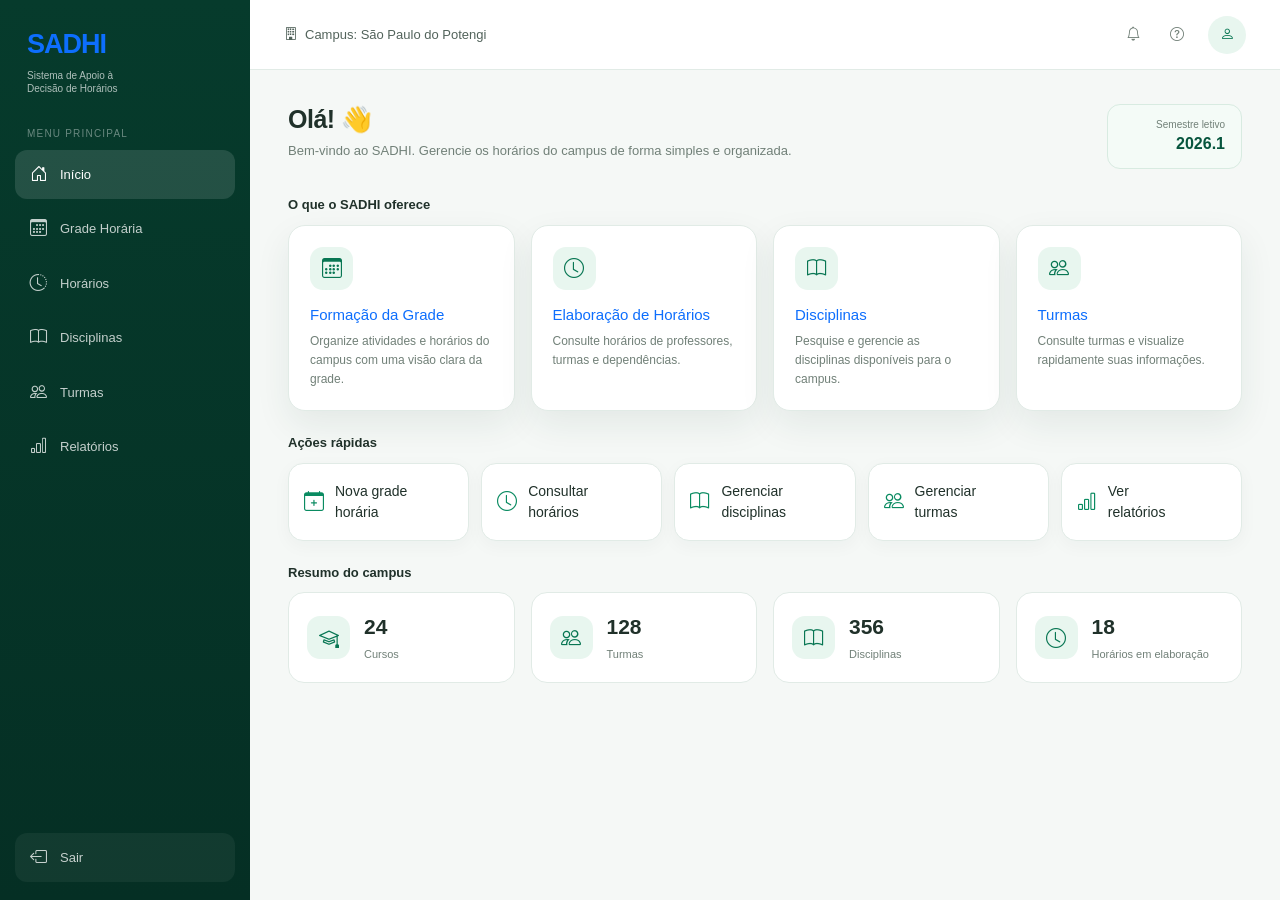
==== pages/dashboard.html @ 8941c9ce "melhorias sadhi" ====
<!doctype html>
<html lang="pt-BR"><head><meta charset="utf-8"><meta name="viewport" content="width=device-width,initial-scale=1">
<title>Início | SADHI</title>
<link href="https://cdn.jsdelivr.net/npm/bootstrap@5.3.3/dist/css/bootstrap.min.css" rel="stylesheet">
<link href="https://cdn.jsdelivr.net/npm/bootstrap-icons@1.11.3/font/bootstrap-icons.css" rel="stylesheet">
<link rel="stylesheet" href="../style.css"></head>
<body><div class="app">
<aside class="sidebar">
  <a class="logo" href="dashboard.html">SADHI<small>Sistema de Apoio à<br>Decisão de Horários</small></a>
  <div class="nav-title">Menu principal</div><nav class="sidebar-nav"><a href="dashboard.html" class="active"><i class="bi bi-house-door"></i>Início</a>
<a href="grade.html" class=""><i class="bi bi-calendar3"></i>Grade Horária</a>
<a href="horarios.html" class=""><i class="bi bi-clock-history"></i>Horários</a>
<a href="disciplinas.html" class=""><i class="bi bi-book"></i>Disciplinas</a>
<a href="turmas.html" class=""><i class="bi bi-people"></i>Turmas</a>
<a href="historico.html" class=""><i class="bi bi-bar-chart"></i>Relatórios</a></nav>
  <a class="logout" href="../index.html"><i class="bi bi-box-arrow-left"></i>Sair</a>
</aside>
<main class="main"><header class="topbar">
  <span class="campus"><i class="bi bi-building me-2"></i>Campus: São Paulo do Potengi</span>
  <div class="top-actions"><button class="icon-btn" data-bs-toggle="tooltip" title="Notificações"><i class="bi bi-bell"></i></button><button class="icon-btn" data-bs-toggle="modal" data-bs-target="#helpModal" title="Ajuda"><i class="bi bi-question-circle"></i></button><span class="avatar"><i class="bi bi-person"></i></span></div>
</header><div class="content">
<div class="page-heading"><div><h1>Olá! 👋</h1><p>Bem-vindo ao SADHI. Gerencie os horários do campus de forma simples e organizada.</p></div><div class="semester"><small>Semestre letivo</small><strong>2026.1</strong></div></div>
<h2 class="section-title">O que o SADHI oferece</h2>
<div class="row g-3 mb-4">
<div class="col-md-6 col-xl-3"><a href="grade.html" class="feature-card d-block"><div class="feature-icon"><i class="bi bi-calendar3"></i></div><h3>Formação da Grade</h3><p>Organize atividades e horários do campus com uma visão clara da grade.</p></a></div>
<div class="col-md-6 col-xl-3"><a href="horarios.html" class="feature-card d-block"><div class="feature-icon"><i class="bi bi-clock"></i></div><h3>Elaboração de Horários</h3><p>Consulte horários de professores, turmas e dependências.</p></a></div>
<div class="col-md-6 col-xl-3"><a href="disciplinas.html" class="feature-card d-block"><div class="feature-icon"><i class="bi bi-book"></i></div><h3>Disciplinas</h3><p>Pesquise e gerencie as disciplinas disponíveis para o campus.</p></a></div>
<div class="col-md-6 col-xl-3"><a href="turmas.html" class="feature-card d-block"><div class="feature-icon"><i class="bi bi-people"></i></div><h3>Turmas</h3><p>Consulte turmas e visualize rapidamente suas informações.</p></a></div>
</div>
<h2 class="section-title">Ações rápidas</h2>
<div class="quick-actions mb-4"><a href="grade.html"><i class="bi bi-calendar-plus"></i><span>Nova grade<br>horária</span></a><a href="horarios.html"><i class="bi bi-clock"></i><span>Consultar<br>horários</span></a><a href="disciplinas.html"><i class="bi bi-book"></i><span>Gerenciar<br>disciplinas</span></a><a href="turmas.html"><i class="bi bi-people"></i><span>Gerenciar<br>turmas</span></a><a href="historico.html"><i class="bi bi-bar-chart"></i><span>Ver<br>relatórios</span></a></div>
<h2 class="section-title">Resumo do campus</h2><div class="row g-3"><div class="col-6 col-lg-3"><div class="stat-card"><i class="bi bi-mortarboard"></i><div><strong>24</strong><span>Cursos</span></div></div></div><div class="col-6 col-lg-3"><div class="stat-card"><i class="bi bi-people"></i><div><strong>128</strong><span>Turmas</span></div></div></div><div class="col-6 col-lg-3"><div class="stat-card"><i class="bi bi-book"></i><div><strong>356</strong><span>Disciplinas</span></div></div></div><div class="col-6 col-lg-3"><div class="stat-card"><i class="bi bi-clock"></i><div><strong>18</strong><span>Horários em elaboração</span></div></div></div></div>
</div></main></div>
<div class="modal fade" id="helpModal" tabindex="-1"><div class="modal-dialog modal-dialog-centered"><div class="modal-content"><div class="modal-header"><h5 class="modal-title">Ajuda do SADHI</h5><button class="btn-close" data-bs-dismiss="modal"></button></div><div class="modal-body"><p class="mb-0">Use o menu lateral para navegar entre as funcionalidades. Os filtros, tabelas e ações desta demonstração são interativos e estão prontos para receber integração com o backend.</p></div><div class="modal-footer"><button class="btn btn-success" data-bs-dismiss="modal">Entendi</button></div></div></div></div>
<div class="toast-container position-fixed bottom-0 end-0 p-3"><div id="appToast" class="toast"><div class="toast-body"></div></div></div>
<script src="https://cdn.jsdelivr.net/npm/bootstrap@5.3.3/dist/js/bootstrap.bundle.min.js"></script><script src="../script.js"></script></body></html>
---- style.css ----
:root{
  --green-950:#063b2c; --green-900:#07553e; --green-800:#087653; --green-700:#0a8b61;
  --green-100:#e8f6ef; --green-50:#f4fbf7; --mint:#dff2e8;
  --ink:#20312a; --muted:#718078; --line:#e1ebe6; --bg:#f5f8f6; --white:#fff;
  --shadow:0 14px 35px rgba(25,62,48,.08); --radius:18px;
}
*{box-sizing:border-box}
html{scroll-behavior:smooth}
body{margin:0;background:var(--bg);color:var(--ink);font-family:Inter,Segoe UI,Arial,sans-serif;font-size:14px}
a{text-decoration:none}
button,input,select{font:inherit}
.btn{border-radius:11px!important;font-weight:600;padding:.62rem .9rem}
.btn-success{background:var(--green-800);border-color:var(--green-800)}
.btn-success:hover{background:var(--green-900);border-color:var(--green-900)}
.form-control,.form-select{border-color:var(--line);border-radius:11px;min-height:42px}
.form-control:focus,.form-select:focus{border-color:#70b89a;box-shadow:0 0 0 .2rem rgba(10,139,97,.1)}
.card-soft{background:#fff;border:1px solid var(--line);border-radius:var(--radius);box-shadow:var(--shadow)}
/* login */
.login-page{min-height:100vh;display:grid;place-items:center;padding:28px}
.login-shell{width:min(1080px,100%);min-height:650px;display:grid;grid-template-columns:46% 54%;overflow:hidden;border-radius:28px;background:#fff;box-shadow:0 24px 60px rgba(17,54,42,.13);border:1px solid var(--line)}
.login-brand{position:relative;overflow:hidden;background:linear-gradient(145deg,var(--green-950),var(--green-700));color:#fff;padding:58px;display:flex;flex-direction:column;justify-content:center}
.login-brand:before,.login-brand:after{content:"";position:absolute;border-radius:50%;border:1px solid rgba(255,255,255,.13)}
.login-brand:before{width:430px;height:430px;right:-210px;bottom:-190px}
.login-brand:after{width:250px;height:250px;left:-160px;top:-110px}
.brand-mark{font-size:74px;font-weight:800;letter-spacing:-5px;line-height:1;position:relative;z-index:1}
.brand-copy{position:relative;z-index:1;margin-top:15px;max-width:330px;color:rgba(255,255,255,.82);line-height:1.65}
.brand-badge{position:relative;z-index:1;display:inline-flex;align-items:center;gap:8px;width:max-content;margin-top:30px;padding:9px 13px;border:1px solid rgba(255,255,255,.18);border-radius:999px;background:rgba(255,255,255,.08);font-size:12px}
.login-area{display:grid;place-items:center;padding:55px}
.login-form{width:min(390px,100%)}
.login-form h1{font-size:28px;margin:0 0 7px;font-weight:750}
.muted{color:var(--muted);margin:0 0 28px}
.input-wrap{position:relative}
.input-wrap .bi{position:absolute;left:14px;top:13px;color:#83918b}
.input-wrap input{padding-left:42px}
.eye-btn{position:absolute;right:5px;top:4px;border:0;background:transparent;width:36px;height:34px;color:#73827b}
.login-submit{width:100%;margin-top:20px}
.divider{display:flex;align-items:center;gap:12px;color:#94a09b;font-size:12px;margin:22px 0}
.divider:before,.divider:after{content:"";height:1px;background:var(--line);flex:1}
.suap{width:100%;background:#fff;border:1px solid var(--line);color:var(--ink)}
.suap strong{color:var(--green-700)}
.forgot{display:block;text-align:center;margin-top:18px;color:var(--green-800);font-size:13px}
/* app */
.app{min-height:100vh}
.sidebar{position:fixed;z-index:30;inset:0 auto 0 0;width:250px;padding:24px 15px 18px;background:linear-gradient(180deg,var(--green-950),#052f24);color:#fff;display:flex;flex-direction:column}
.logo{padding:0 12px 30px;font-size:27px;font-weight:800;letter-spacing:-1px}
.logo small{display:block;font-size:10px;font-weight:400;line-height:1.35;color:rgba(255,255,255,.68);letter-spacing:0;margin-top:4px}
.nav-title{padding:0 12px 9px;color:rgba(255,255,255,.4);font-size:10px;text-transform:uppercase;letter-spacing:.12em}
.sidebar-nav{display:flex;flex-direction:column;gap:5px}
.sidebar-nav a,.logout{display:flex;align-items:center;gap:12px;padding:12px 13px;color:rgba(255,255,255,.76);border-radius:12px;font-size:13px;transition:.2s}
.sidebar-nav a i,.logout i{font-size:17px;width:20px;text-align:center}
.sidebar-nav a:hover,.sidebar-nav a.active{background:rgba(255,255,255,.12);color:#fff}
.logout{margin-top:auto;background:rgba(255,255,255,.05)}
.main{margin-left:250px;min-height:100vh}
.topbar{height:70px;background:#fff;border-bottom:1px solid var(--line);display:flex;align-items:center;justify-content:space-between;padding:0 34px;position:sticky;top:0;z-index:20}
.campus{font-size:13px;color:#52635b}
.top-actions{display:flex;align-items:center;gap:18px;color:#728078}
.icon-btn{border:0;background:transparent;color:inherit;position:relative}
.avatar{width:38px;height:38px;border-radius:50%;display:grid;place-items:center;background:var(--green-100);color:var(--green-800)}
.content{max-width:1450px;margin:auto;padding:34px 38px 55px}
.page-heading{display:flex;align-items:flex-start;justify-content:space-between;gap:20px;margin-bottom:28px}
.page-heading h1{font-size:25px;margin:0 0 7px;font-weight:750;letter-spacing:-.5px}
.page-heading p{margin:0;color:var(--muted);font-size:13px}
.semester{padding:12px 16px;background:var(--green-50);border:1px solid #d8ebe1;border-radius:13px;text-align:right;min-width:135px}
.semester small{display:block;color:var(--muted);font-size:10px}.semester strong{font-size:16px;color:var(--green-900)}
.section-title{font-size:13px;font-weight:750;margin:0 0 12px}
.feature-card{height:100%;padding:21px;border-radius:17px;background:#fff;border:1px solid var(--line);box-shadow:var(--shadow);transition:.2s}
.feature-card:hover{transform:translateY(-3px)}
.feature-icon{width:43px;height:43px;border-radius:13px;display:grid;place-items:center;font-size:20px;margin-bottom:16px;background:var(--green-100);color:var(--green-800)}
.feature-card h3{font-size:15px;margin:0 0 8px}.feature-card p{font-size:12px;line-height:1.6;color:var(--muted);margin:0}
.quick-actions{display:grid;grid-template-columns:repeat(5,1fr);gap:12px}
.quick-actions a{min-height:78px;display:flex;align-items:center;gap:11px;padding:15px;border:1px solid var(--line);border-radius:15px;background:#fff;color:var(--ink);box-shadow:0 5px 18px rgba(20,60,45,.04);transition:.2s}
.quick-actions a:hover{border-color:#a9d6c2;background:var(--green-50);color:var(--green-900)}
.quick-actions i{font-size:20px;color:var(--green-700)}
.stat-card{display:flex;align-items:center;gap:14px;padding:18px;background:#fff;border:1px solid var(--line);border-radius:16px}
.stat-card i{width:43px;height:43px;border-radius:13px;display:grid;place-items:center;background:var(--green-100);color:var(--green-800);font-size:20px}
.stat-card strong{display:block;font-size:21px}.stat-card span{font-size:11px;color:var(--muted)}
/* panels */
.panel{background:#fff;border:1px solid var(--line);border-radius:18px;box-shadow:var(--shadow);overflow:hidden}
.panel-header{padding:20px 22px;border-bottom:1px solid var(--line);display:flex;align-items:center;justify-content:space-between;gap:15px}
.panel-header h2{font-size:16px;margin:0}.panel-header p{font-size:11px;color:var(--muted);margin:4px 0 0}
.filters{padding:18px;margin-bottom:18px;background:#fff;border:1px solid var(--line);border-radius:18px;box-shadow:0 7px 22px rgba(20,60,45,.04)}
.filters label{font-size:11px;font-weight:700;color:#596a62;margin-bottom:6px}
.table{margin:0;font-size:12px}.table thead th{background:#f5f9f7;color:#6d7b74;font-size:10px;text-transform:uppercase;letter-spacing:.03em;border-bottom:1px solid var(--line);padding:13px}.table td{padding:14px 13px;border-color:#edf2ef;color:#506159;vertical-align:middle}
.table tbody tr:hover{background:#fbfdfc}
.badge-soft{display:inline-flex;align-items:center;padding:6px 9px;border-radius:999px;background:var(--green-100);color:var(--green-800);font-size:10px;font-weight:700}
.pagination-row{display:flex;align-items:center;justify-content:space-between;padding:15px 18px;border-top:1px solid var(--line);font-size:11px;color:var(--muted)}
.pagination-row button{border:1px solid var(--line);background:#fff;border-radius:9px;min-width:32px;height:32px;margin-left:4px;color:#586760}.pagination-row button.active{background:var(--green-800);border-color:var(--green-800);color:#fff}
/* schedule */
.schedule-tabs{display:flex;gap:25px;overflow:auto;border-bottom:1px solid var(--line);margin-bottom:0}
.schedule-tabs button{border:0;background:none;padding:13px 2px;color:#75827c;font-size:12px;white-space:nowrap}
.schedule-tabs button.active{color:var(--green-800);font-weight:750;border-bottom:2px solid var(--green-800)}
.schedule-wrap{overflow:auto;border:1px solid var(--line);border-radius:18px;background:#fff;box-shadow:var(--shadow)}
.schedule-table{width:100%;min-width:900px;border-collapse:collapse;table-layout:fixed;font-size:11px}
.schedule-table th,.schedule-table td{border:1px solid #e8efeb;text-align:center;height:54px}
.schedule-table thead th{height:48px;background:#f1f8f4;color:#586960;font-weight:750}
.schedule-table tbody th{width:120px;background:#fbfcfb;color:#728078;font-weight:600}
.schedule-table .period th{height:30px;background:#edf4f0;color:var(--green-900);text-transform:uppercase;font-size:10px;letter-spacing:.08em}
.class{font-weight:750;line-height:1.35;cursor:pointer}.class small{display:block;font-weight:500;font-size:9px;opacity:.8}
.green-class{background:#e4f5eb;color:#217554}.orange-class{background:#fff0e3;color:#a9602d}.blue-class{background:#e8f1ff;color:#4d70a0}.purple-class{background:#f0ebff;color:#715ca9}
/* simple management */
.toolbar{display:flex;justify-content:space-between;align-items:center;margin-bottom:18px;gap:15px}
.search{max-width:330px}
.empty{padding:55px 30px;text-align:center}
.empty .empty-icon{width:64px;height:64px;border-radius:18px;background:var(--green-100);color:var(--green-800);display:grid;place-items:center;font-size:28px;margin:0 auto 17px}
.empty h2{font-size:20px;margin-bottom:8px}.empty p{color:var(--muted);font-size:13px;max-width:480px;margin:0 auto 22px}
/* modal/toast */
.modal-content{border:0;border-radius:20px;overflow:hidden}.modal-header{border-bottom:1px solid var(--line);padding:19px 22px}.modal-footer{border-top:1px solid var(--line)}
.toast-container{z-index:2000}
@media(max-width:1100px){.sidebar{width:215px}.main{margin-left:215px}.quick-actions{grid-template-columns:repeat(3,1fr)}}
@media(max-width:800px){.login-shell{grid-template-columns:1fr}.login-brand{min-height:280px;padding:40px}.login-area{padding:38px 25px}.sidebar{position:static;width:100%;min-height:auto}.main{margin-left:0}.sidebar-nav{display:grid;grid-template-columns:repeat(2,1fr)}.logout{margin-top:10px}.topbar{padding:0 18px}.content{padding:25px 18px 45px}.quick-actions{grid-template-columns:1fr 1fr}.page-heading{flex-direction:column}.semester{width:100%;text-align:left}}
@media(max-width:520px){.quick-actions{grid-template-columns:1fr}.topbar .campus{max-width:220px}.page-heading h1{font-size:22px}}
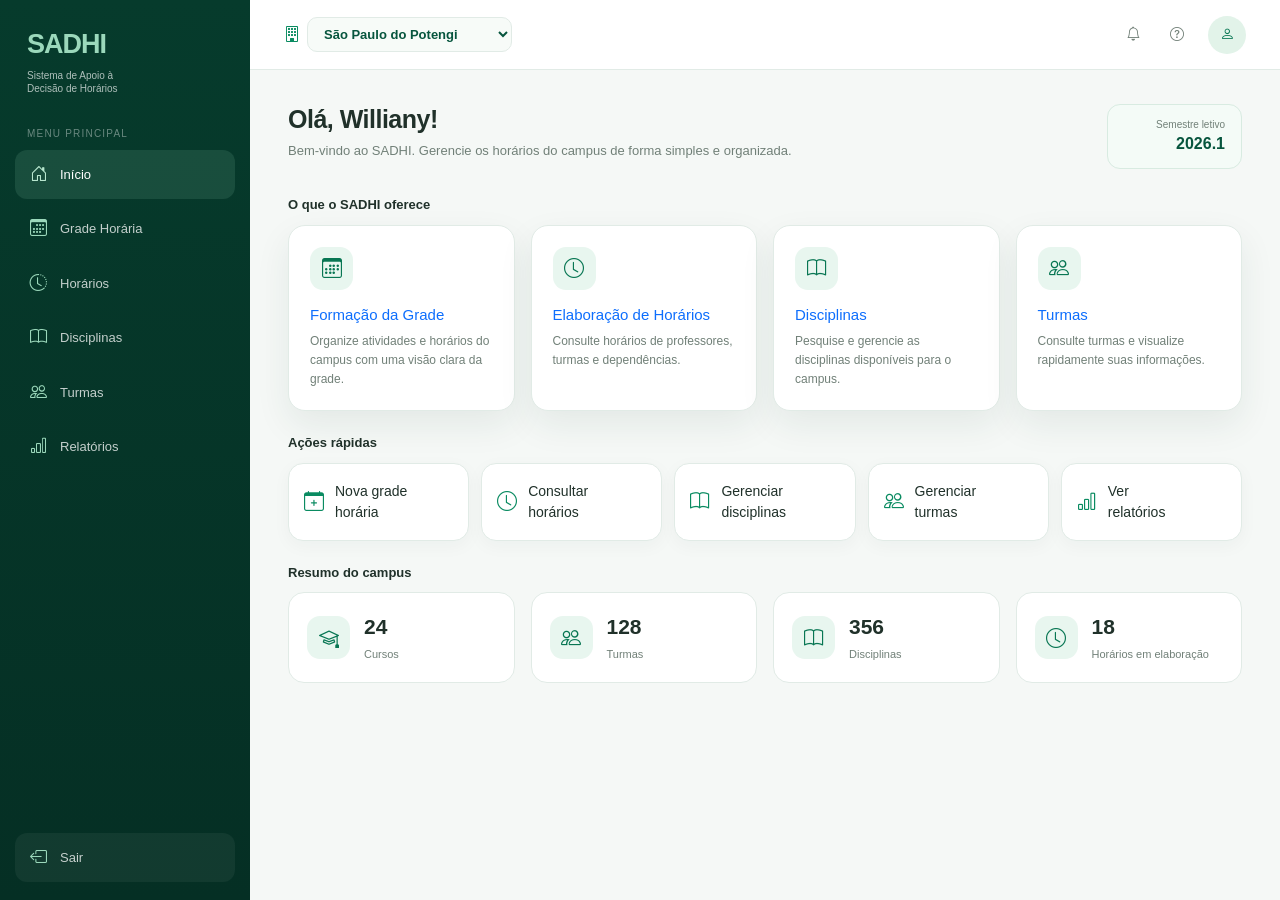
==== commit 367c41ee: "melhorias" ====
--- a/pages/dashboard.html
+++ b/pages/dashboard.html
@@ -1,36 +1,617 @@
 <!doctype html>
-<html lang="pt-BR"><head><meta charset="utf-8"><meta name="viewport" content="width=device-width,initial-scale=1">
-<title>Início | SADHI</title>
-<link href="https://cdn.jsdelivr.net/npm/bootstrap@5.3.3/dist/css/bootstrap.min.css" rel="stylesheet">
-<link href="https://cdn.jsdelivr.net/npm/bootstrap-icons@1.11.3/font/bootstrap-icons.css" rel="stylesheet">
-<link rel="stylesheet" href="../style.css"></head>
-<body><div class="app">
-<aside class="sidebar">
-  <a class="logo" href="dashboard.html">SADHI<small>Sistema de Apoio à<br>Decisão de Horários</small></a>
-  <div class="nav-title">Menu principal</div><nav class="sidebar-nav"><a href="dashboard.html" class="active"><i class="bi bi-house-door"></i>Início</a>
-<a href="grade.html" class=""><i class="bi bi-calendar3"></i>Grade Horária</a>
-<a href="horarios.html" class=""><i class="bi bi-clock-history"></i>Horários</a>
-<a href="disciplinas.html" class=""><i class="bi bi-book"></i>Disciplinas</a>
-<a href="turmas.html" class=""><i class="bi bi-people"></i>Turmas</a>
-<a href="historico.html" class=""><i class="bi bi-bar-chart"></i>Relatórios</a></nav>
-  <a class="logout" href="../index.html"><i class="bi bi-box-arrow-left"></i>Sair</a>
-</aside>
-<main class="main"><header class="topbar">
-  <span class="campus"><i class="bi bi-building me-2"></i>Campus: São Paulo do Potengi</span>
-  <div class="top-actions"><button class="icon-btn" data-bs-toggle="tooltip" title="Notificações"><i class="bi bi-bell"></i></button><button class="icon-btn" data-bs-toggle="modal" data-bs-target="#helpModal" title="Ajuda"><i class="bi bi-question-circle"></i></button><span class="avatar"><i class="bi bi-person"></i></span></div>
-</header><div class="content">
-<div class="page-heading"><div><h1>Olá! 👋</h1><p>Bem-vindo ao SADHI. Gerencie os horários do campus de forma simples e organizada.</p></div><div class="semester"><small>Semestre letivo</small><strong>2026.1</strong></div></div>
-<h2 class="section-title">O que o SADHI oferece</h2>
-<div class="row g-3 mb-4">
-<div class="col-md-6 col-xl-3"><a href="grade.html" class="feature-card d-block"><div class="feature-icon"><i class="bi bi-calendar3"></i></div><h3>Formação da Grade</h3><p>Organize atividades e horários do campus com uma visão clara da grade.</p></a></div>
-<div class="col-md-6 col-xl-3"><a href="horarios.html" class="feature-card d-block"><div class="feature-icon"><i class="bi bi-clock"></i></div><h3>Elaboração de Horários</h3><p>Consulte horários de professores, turmas e dependências.</p></a></div>
-<div class="col-md-6 col-xl-3"><a href="disciplinas.html" class="feature-card d-block"><div class="feature-icon"><i class="bi bi-book"></i></div><h3>Disciplinas</h3><p>Pesquise e gerencie as disciplinas disponíveis para o campus.</p></a></div>
-<div class="col-md-6 col-xl-3"><a href="turmas.html" class="feature-card d-block"><div class="feature-icon"><i class="bi bi-people"></i></div><h3>Turmas</h3><p>Consulte turmas e visualize rapidamente suas informações.</p></a></div>
+<html lang="pt-BR">
+
+<head>
+    <meta charset="utf-8">
+    <meta name="viewport" content="width=device-width,initial-scale=1">
+
+    <title>Início | SADHI</title>
+
+    <link
+        href="https://cdn.jsdelivr.net/npm/bootstrap@5.3.3/dist/css/bootstrap.min.css"
+        rel="stylesheet"
+    >
+
+    <link
+        href="https://cdn.jsdelivr.net/npm/bootstrap-icons@1.11.3/font/bootstrap-icons.css"
+        rel="stylesheet"
+    >
+
+    <link rel="stylesheet" href="../style.css">
+</head>
+
+<body>
+
+<div class="app">
+
+    <!-- =========================
+         MENU LATERAL
+         ========================= -->
+
+    <aside class="sidebar">
+
+        <a class="logo" href="dashboard.html">
+            SADHI
+
+            <small>
+                Sistema de Apoio à<br>
+                Decisão de Horários
+            </small>
+        </a>
+
+        <div class="nav-title">
+            Menu principal
+        </div>
+
+        <nav class="sidebar-nav">
+
+            <a href="dashboard.html" class="active">
+                <i class="bi bi-house-door"></i>
+                Início
+            </a>
+
+            <a href="grade.html">
+                <i class="bi bi-calendar3"></i>
+                Grade Horária
+            </a>
+
+            <a href="horarios.html">
+                <i class="bi bi-clock-history"></i>
+                Horários
+            </a>
+
+            <a href="disciplinas.html">
+                <i class="bi bi-book"></i>
+                Disciplinas
+            </a>
+
+            <a href="turmas.html">
+                <i class="bi bi-people"></i>
+                Turmas
+            </a>
+
+            <a href="historico.html">
+                <i class="bi bi-bar-chart"></i>
+                Relatórios
+            </a>
+
+        </nav>
+
+        <a class="logout" href="../index.html">
+            <i class="bi bi-box-arrow-left"></i>
+            Sair
+        </a>
+
+    </aside>
+
+
+    <!-- =========================
+         CONTEÚDO PRINCIPAL
+         ========================= -->
+
+    <main class="main">
+
+        <!-- TOPBAR -->
+
+        <header class="topbar">
+
+            <!-- SELEÇÃO DO CAMPUS -->
+
+            <span class="campus">
+
+                <i class="bi bi-building"></i>
+
+                <select id="campusSelect" class="campus-select">
+
+                    <option value="spp">
+                        São Paulo do Potengi
+                    </option>
+
+                    <option value="santa-cruz">
+                        Santa Cruz
+                    </option>
+
+                    <option value="natal">
+                        Natal
+                    </option>
+
+                    <option value="zona-norte">
+                        Zona Norte
+                    </option>
+
+                </select>
+
+            </span>
+
+
+            <!-- AÇÕES DO USUÁRIO -->
+
+            <div class="top-actions">
+
+                <button
+                    class="icon-btn"
+                    data-bs-toggle="tooltip"
+                    title="Notificações"
+                >
+                    <i class="bi bi-bell"></i>
+                </button>
+
+
+                <button
+                    class="icon-btn"
+                    data-bs-toggle="modal"
+                    data-bs-target="#helpModal"
+                    title="Ajuda"
+                >
+                    <i class="bi bi-question-circle"></i>
+                </button>
+
+
+                <span class="avatar">
+                    <i class="bi bi-person"></i>
+                </span>
+
+            </div>
+
+        </header>
+
+
+        <!-- =========================
+             CONTEÚDO
+             ========================= -->
+
+        <div class="content">
+
+
+            <!-- CABEÇALHO -->
+
+            <div class="page-heading">
+
+                <div>
+
+                    <h1>
+                        Olá, Williany!
+                    </h1>
+
+                    <p>
+                        Bem-vindo ao SADHI.
+                        Gerencie os horários do campus de forma simples e organizada.
+                    </p>
+
+                </div>
+
+
+                <div class="semester">
+
+                    <small>
+                        Semestre letivo
+                    </small>
+
+                    <strong>
+                        2026.1
+                    </strong>
+
+                </div>
+
+            </div>
+
+
+            <!-- =========================
+                 FUNCIONALIDADES
+                 ========================= -->
+
+            <h2 class="section-title">
+                O que o SADHI oferece
+            </h2>
+
+
+            <div class="row g-3 mb-4">
+
+
+                <!-- GRADE -->
+
+                <div class="col-md-6 col-xl-3">
+
+                    <a
+                        href="grade.html"
+                        class="feature-card d-block"
+                    >
+
+                        <div class="feature-icon">
+
+                            <i class="bi bi-calendar3"></i>
+
+                        </div>
+
+                        <h3>
+                            Formação da Grade
+                        </h3>
+
+                        <p>
+                            Organize atividades e horários do campus
+                            com uma visão clara da grade.
+                        </p>
+
+                    </a>
+
+                </div>
+
+
+                <!-- HORÁRIOS -->
+
+                <div class="col-md-6 col-xl-3">
+
+                    <a
+                        href="horarios.html"
+                        class="feature-card d-block"
+                    >
+
+                        <div class="feature-icon">
+
+                            <i class="bi bi-clock"></i>
+
+                        </div>
+
+                        <h3>
+                            Elaboração de Horários
+                        </h3>
+
+                        <p>
+                            Consulte horários de professores,
+                            turmas e dependências.
+                        </p>
+
+                    </a>
+
+                </div>
+
+
+                <!-- DISCIPLINAS -->
+
+                <div class="col-md-6 col-xl-3">
+
+                    <a
+                        href="disciplinas.html"
+                        class="feature-card d-block"
+                    >
+
+                        <div class="feature-icon">
+
+                            <i class="bi bi-book"></i>
+
+                        </div>
+
+                        <h3>
+                            Disciplinas
+                        </h3>
+
+                        <p>
+                            Pesquise e gerencie as disciplinas
+                            disponíveis para o campus.
+                        </p>
+
+                    </a>
+
+                </div>
+
+
+                <!-- TURMAS -->
+
+                <div class="col-md-6 col-xl-3">
+
+                    <a
+                        href="turmas.html"
+                        class="feature-card d-block"
+                    >
+
+                        <div class="feature-icon">
+
+                            <i class="bi bi-people"></i>
+
+                        </div>
+
+                        <h3>
+                            Turmas
+                        </h3>
+
+                        <p>
+                            Consulte turmas e visualize rapidamente
+                            suas informações.
+                        </p>
+
+                    </a>
+
+                </div>
+
+            </div>
+
+
+            <!-- =========================
+                 AÇÕES RÁPIDAS
+                 ========================= -->
+
+            <h2 class="section-title">
+                Ações rápidas
+            </h2>
+
+
+            <div class="quick-actions mb-4">
+
+
+                <a href="grade.html">
+
+                    <i class="bi bi-calendar-plus"></i>
+
+                    <span>
+                        Nova grade<br>
+                        horária
+                    </span>
+
+                </a>
+
+
+                <a href="horarios.html">
+
+                    <i class="bi bi-clock"></i>
+
+                    <span>
+                        Consultar<br>
+                        horários
+                    </span>
+
+                </a>
+
+
+                <a href="disciplinas.html">
+
+                    <i class="bi bi-book"></i>
+
+                    <span>
+                        Gerenciar<br>
+                        disciplinas
+                    </span>
+
+                </a>
+
+
+                <a href="turmas.html">
+
+                    <i class="bi bi-people"></i>
+
+                    <span>
+                        Gerenciar<br>
+                        turmas
+                    </span>
+
+                </a>
+
+
+                <a href="historico.html">
+
+                    <i class="bi bi-bar-chart"></i>
+
+                    <span>
+                        Ver<br>
+                        relatórios
+                    </span>
+
+                </a>
+
+            </div>
+
+
+            <!-- =========================
+                 RESUMO DO CAMPUS
+                 ========================= -->
+
+            <h2 class="section-title">
+                Resumo do campus
+            </h2>
+
+
+            <div class="row g-3">
+
+
+                <!-- CURSOS -->
+
+                <div class="col-6 col-lg-3">
+
+                    <div class="stat-card">
+
+                        <i class="bi bi-mortarboard"></i>
+
+                        <div>
+
+                            <strong>
+                                24
+                            </strong>
+
+                            <span>
+                                Cursos
+                            </span>
+
+                        </div>
+
+                    </div>
+
+                </div>
+
+
+                <!-- TURMAS -->
+
+                <div class="col-6 col-lg-3">
+
+                    <div class="stat-card">
+
+                        <i class="bi bi-people"></i>
+
+                        <div>
+
+                            <strong>
+                                128
+                            </strong>
+
+                            <span>
+                                Turmas
+                            </span>
+
+                        </div>
+
+                    </div>
+
+                </div>
+
+
+                <!-- DISCIPLINAS -->
+
+                <div class="col-6 col-lg-3">
+
+                    <div class="stat-card">
+
+                        <i class="bi bi-book"></i>
+
+                        <div>
+
+                            <strong>
+                                356
+                            </strong>
+
+                            <span>
+                                Disciplinas
+                            </span>
+
+                        </div>
+
+                    </div>
+
+                </div>
+
+
+                <!-- HORÁRIOS -->
+
+                <div class="col-6 col-lg-3">
+
+                    <div class="stat-card">
+
+                        <i class="bi bi-clock"></i>
+
+                        <div>
+
+                            <strong>
+                                18
+                            </strong>
+
+                            <span>
+                                Horários em elaboração
+                            </span>
+
+                        </div>
+
+                    </div>
+
+                </div>
+
+            </div>
+
+        </div>
+
+    </main>
+
 </div>
-<h2 class="section-title">Ações rápidas</h2>
-<div class="quick-actions mb-4"><a href="grade.html"><i class="bi bi-calendar-plus"></i><span>Nova grade<br>horária</span></a><a href="horarios.html"><i class="bi bi-clock"></i><span>Consultar<br>horários</span></a><a href="disciplinas.html"><i class="bi bi-book"></i><span>Gerenciar<br>disciplinas</span></a><a href="turmas.html"><i class="bi bi-people"></i><span>Gerenciar<br>turmas</span></a><a href="historico.html"><i class="bi bi-bar-chart"></i><span>Ver<br>relatórios</span></a></div>
-<h2 class="section-title">Resumo do campus</h2><div class="row g-3"><div class="col-6 col-lg-3"><div class="stat-card"><i class="bi bi-mortarboard"></i><div><strong>24</strong><span>Cursos</span></div></div></div><div class="col-6 col-lg-3"><div class="stat-card"><i class="bi bi-people"></i><div><strong>128</strong><span>Turmas</span></div></div></div><div class="col-6 col-lg-3"><div class="stat-card"><i class="bi bi-book"></i><div><strong>356</strong><span>Disciplinas</span></div></div></div><div class="col-6 col-lg-3"><div class="stat-card"><i class="bi bi-clock"></i><div><strong>18</strong><span>Horários em elaboração</span></div></div></div></div>
-</div></main></div>
-<div class="modal fade" id="helpModal" tabindex="-1"><div class="modal-dialog modal-dialog-centered"><div class="modal-content"><div class="modal-header"><h5 class="modal-title">Ajuda do SADHI</h5><button class="btn-close" data-bs-dismiss="modal"></button></div><div class="modal-body"><p class="mb-0">Use o menu lateral para navegar entre as funcionalidades. Os filtros, tabelas e ações desta demonstração são interativos e estão prontos para receber integração com o backend.</p></div><div class="modal-footer"><button class="btn btn-success" data-bs-dismiss="modal">Entendi</button></div></div></div></div>
-<div class="toast-container position-fixed bottom-0 end-0 p-3"><div id="appToast" class="toast"><div class="toast-body"></div></div></div>
-<script src="https://cdn.jsdelivr.net/npm/bootstrap@5.3.3/dist/js/bootstrap.bundle.min.js"></script><script src="../script.js"></script></body></html>+
+
+<!-- =========================
+     MODAL DE AJUDA
+     ========================= -->
+
+<div
+    class="modal fade"
+    id="helpModal"
+    tabindex="-1"
+>
+
+    <div class="modal-dialog modal-dialog-centered">
+
+        <div class="modal-content">
+
+
+            <div class="modal-header">
+
+                <h5 class="modal-title">
+                    Ajuda do SADHI
+                </h5>
+
+                <button
+                    class="btn-close"
+                    data-bs-dismiss="modal"
+                ></button>
+
+            </div>
+
+
+            <div class="modal-body">
+
+                <p class="mb-0">
+
+                    Use o menu lateral para navegar entre
+                    as funcionalidades.
+
+                    Os filtros, tabelas e ações desta
+                    demonstração são interativos e estão
+                    prontos para receber integração com o backend.
+
+                </p>
+
+            </div>
+
+
+            <div class="modal-footer">
+
+                <button
+                    class="btn btn-success"
+                    data-bs-dismiss="modal"
+                >
+                    Entendi
+                </button>
+
+            </div>
+
+        </div>
+
+    </div>
+
+</div>
+
+
+<!-- =========================
+     TOAST
+     ========================= -->
+
+<div class="toast-container position-fixed bottom-0 end-0 p-3">
+
+    <div
+        id="appToast"
+        class="toast"
+    >
+
+        <div class="toast-body"></div>
+
+    </div>
+
+</div>
+
+
+<!-- BOOTSTRAP -->
+
+<script
+    src="https://cdn.jsdelivr.net/npm/bootstrap@5.3.3/dist/js/bootstrap.bundle.min.js"
+></script>
+
+
+<!-- JAVASCRIPT -->
+
+<script src="../script.js"></script>
+
+</body>
+
+</html>
--- a/style.css
+++ b/style.css
@@ -110,3 +110,122 @@
 @media(max-width:1100px){.sidebar{width:215px}.main{margin-left:215px}.quick-actions{grid-template-columns:repeat(3,1fr)}}
 @media(max-width:800px){.login-shell{grid-template-columns:1fr}.login-brand{min-height:280px;padding:40px}.login-area{padding:38px 25px}.sidebar{position:static;width:100%;min-height:auto}.main{margin-left:0}.sidebar-nav{display:grid;grid-template-columns:repeat(2,1fr)}.logout{margin-top:10px}.topbar{padding:0 18px}.content{padding:25px 18px 45px}.quick-actions{grid-template-columns:1fr 1fr}.page-heading{flex-direction:column}.semester{width:100%;text-align:left}}
 @media(max-width:520px){.quick-actions{grid-template-columns:1fr}.topbar .campus{max-width:220px}.page-heading h1{font-size:22px}}
+/* =========================
+   SELECT DO CAMPUS
+   ========================= */
+
+.campus {
+    display: flex;
+    align-items: center;
+    gap: 7px;
+    color: #52635b;
+}
+
+.campus > i {
+    color: #0a8b61;
+    font-size: 16px;
+}
+
+.campus-select {
+    border: 1px solid #e1ebe6;
+    background: #f7fbf8;
+    color: #07553e;
+    border-radius: 10px;
+    padding: 8px 34px 8px 12px;
+    font-size: 13px;
+    font-weight: 600;
+    min-width: 205px;
+    cursor: pointer;
+    outline: none;
+    transition: all .2s ease;
+}
+
+.campus-select:hover {
+    border-color: #9bcdb7;
+    background: #eef9f3;
+}
+
+.campus-select:focus {
+    border-color: #0a8b61;
+    box-shadow: 0 0 0 3px rgba(10, 139, 97, .10);
+}
+
+
+/* =========================
+   LOGO DA LATERAL
+   ========================= */
+
+.logo {
+    color: #9bd8bb !important;
+    transition: .2s ease;
+}
+
+.logo:hover {
+    color: #b8e7cf !important;
+}
+
+.logo small {
+    color: rgba(255, 255, 255, .68);
+}
+
+
+/* =========================
+   ÍCONES DA NAVEGAÇÃO
+   ========================= */
+
+.sidebar-nav a i,
+.logout i {
+    color: #9bd8bb;
+    transition: .2s ease;
+}
+
+.sidebar-nav a:hover,
+.sidebar-nav a.active {
+    background: rgba(155, 216, 187, .13);
+    color: #ffffff;
+}
+
+.sidebar-nav a:hover i,
+.sidebar-nav a.active i {
+    color: #b8e7cf;
+}
+
+
+/* =========================
+   BOTÃO SAIR
+   ========================= */
+
+.logout:hover {
+    background: rgba(155, 216, 187, .10);
+    color: #ffffff;
+}
+
+.logout:hover i {
+    color: #b8e7cf;
+}
+
+
+/* =========================
+   TOPBAR
+   ========================= */
+
+.top-actions {
+    display: flex;
+    align-items: center;
+    gap: 18px;
+    color: #728078;
+}
+
+.icon-btn:hover {
+    color: #0a8b61;
+}
+
+.avatar {
+    width: 38px;
+    height: 38px;
+    border-radius: 50%;
+    display: grid;
+    place-items: center;
+    background: #e2f3e9;
+    color: #087653;
+}
